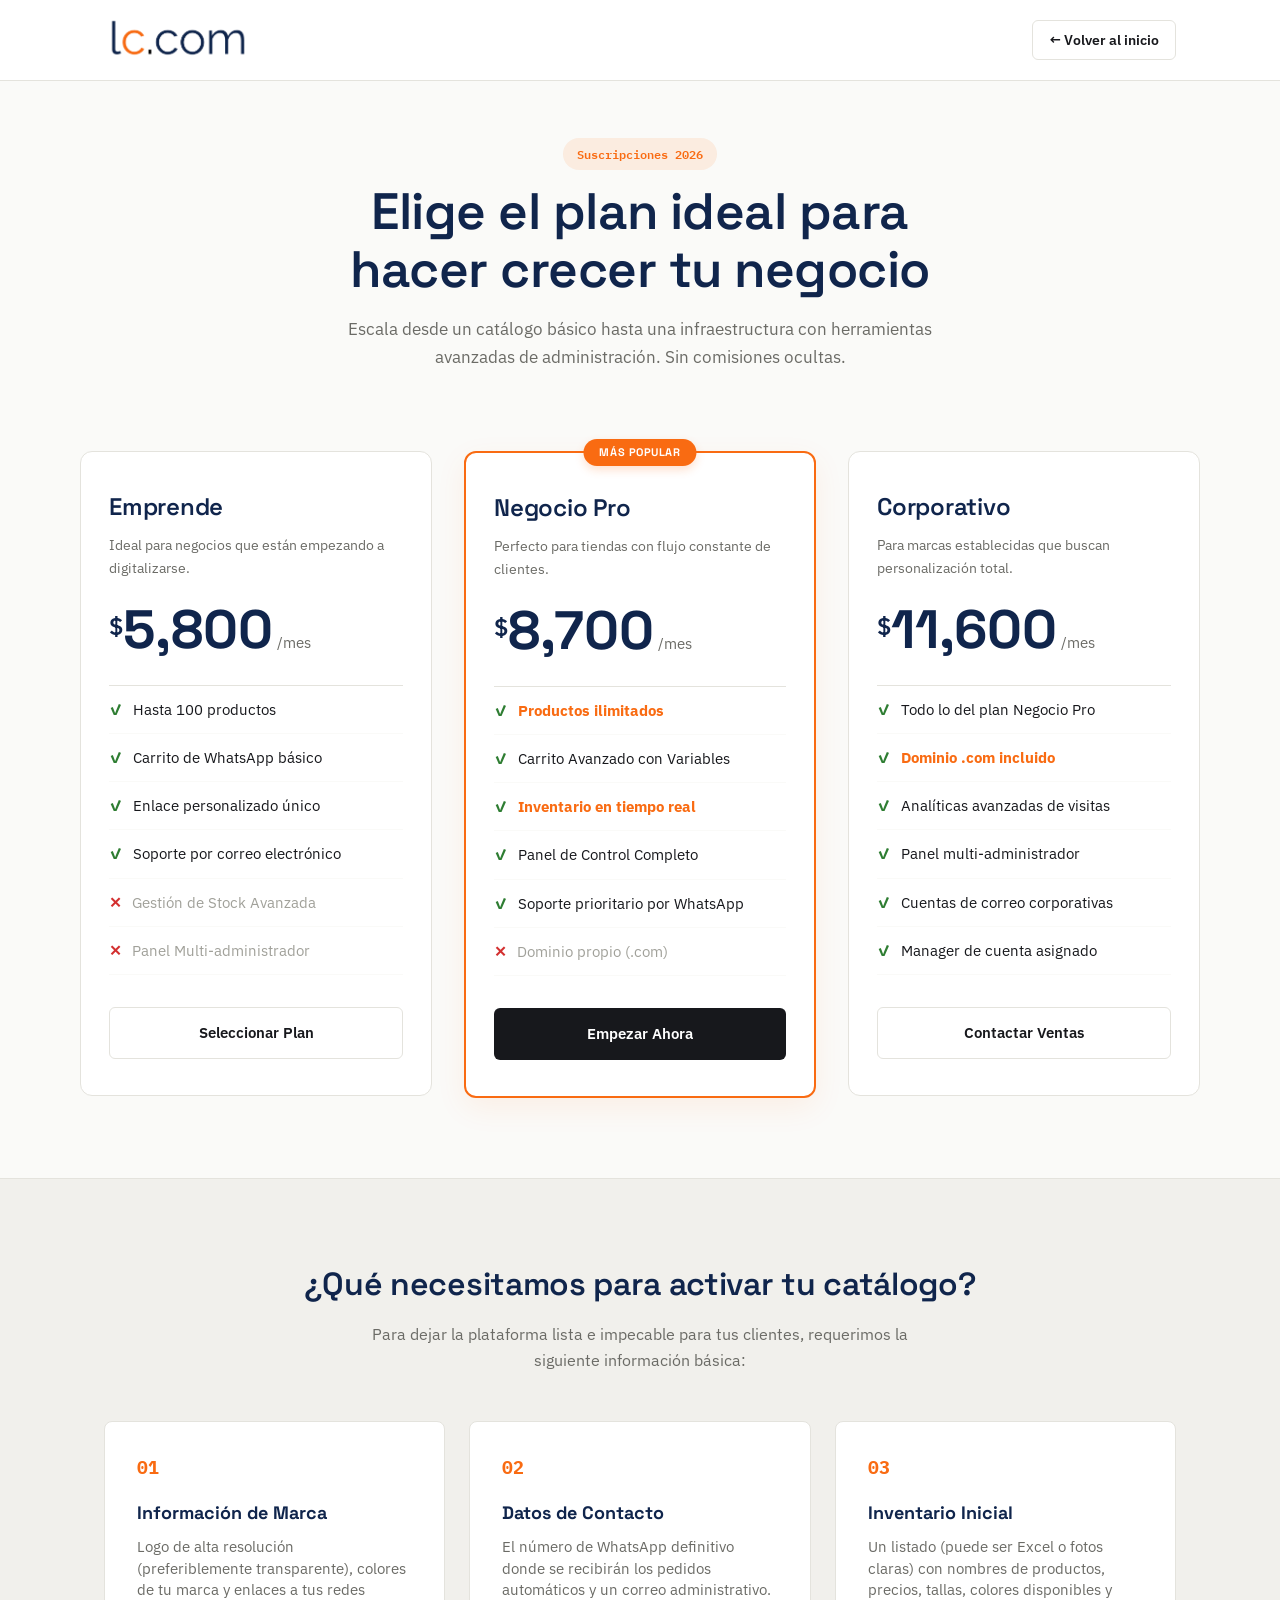
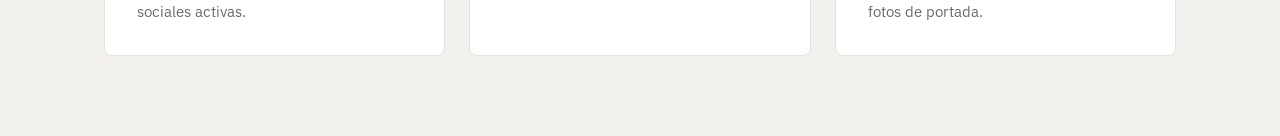
==== precios.html @ 69535121 "Agregar página de precios, demo2 y optimizar videos del carrusel" ====
<!DOCTYPE html>
<html lang="es">

<head>
    <meta charset="UTF-8">
    <meta name="viewport" content="width=device-width, initial-scale=1.0">
    <title>Planes y Suscripciones — Catálogo</title>

    <link rel="preconnect" href="https://fonts.googleapis.com">
    <link rel="preconnect" href="https://fonts.gstatic.com" crossorigin>
    <link href="https://fonts.googleapis.com/css2?family=Space+Grotesk:wght@400;500;600;700&family=IBM+Plex+Sans:wght@400;500;600&family=IBM+Plex+Mono:wght@500&display=swap" rel="stylesheet">

    <link rel="icon" type="image/png" href="img/logopg.jpeg">
    <link rel="stylesheet" href="style.css">
    <!-- Estilos específicos de esta página para no ensuciar tu style.css principal -->
    <link rel="stylesheet" href="precios.css">
</head>

<body class="pricing-page">

    <!-- ============ HEADER DE RETORNO ============ -->
    <header class="pricing-header">
        <div class="pricing-container header-flex">
            <a href="index.html" class="back-brand">
                <img src="img/logo3.png" alt="Logo" class="brand-logo-pricing">
            </a>
            <a href="index.html" class="btn btn-outline btn-sm">← Volver al inicio</a>
        </div>
    </header>

    <!-- ============ HERO PRECIOS ============ -->
    <section class="pricing-hero">
        <div class="pricing-container text-center">
            <span class="badge">Suscripciones 2026</span>
            <h1 class="hero-title-pricing">Elige el plan ideal para <br>hacer crecer tu negocio</h1>
            <p class="hero-subtitle-pricing">Escala desde un catálogo básico hasta una infraestructura con herramientas avanzadas de administración. Sin comisiones ocultas.</p>
        </div>
    </section>

    <!-- ============ TARJETAS DE PRECIOS ============ -->
    <section class="pricing-section">
        <div class="pricing-container grid-three-columns">

            <!-- PLAN EMPRENDE -->
            <div class="pricing-card">
                <div class="card-header">
                    <h3>Emprende</h3>
                    <p class="card-desc">Ideal para negocios que están empezando a digitalizarse.</p>
                    <div class="price-box">
                        <span class="currency">$</span>
                        <span class="price">5,800</span>
                        <span class="period">/mes</span>
                    </div>
                </div>
                <div class="card-body">
                    <ul class="features-list">
                        <li><span class="check">✓</span> Hasta 100 productos</li>
                        <li><span class="check">✓</span> Carrito de WhatsApp básico</li>
                        <li><span class="check">✓</span> Enlace personalizado único</li>
                        <li><span class="check">✓</span> Soporte por correo electrónico</li>
                        <li class="disabled"><span class="cross">✕</span> Gestión de Stock Avanzada</li>
                        <li class="disabled"><span class="cross">✕</span> Panel Multi-administrador</li>
                    </ul>
                </div>
                <div class="card-footer">
                    <a href="https://wa.me/18493873901?text=Hola,%20quiero%20el%20Plan%20Emprende" target="_blank" class="btn btn-outline full-width">Seleccionar Plan</a>
                </div>
            </div>

            <!-- PLAN PRO (ESTILO HOSTINGER: DESTACADO) -->
            <div class="pricing-card popular">
                <span class="ribbon">MÁS POPULAR</span>
                <div class="card-header">
                    <h3>Negocio Pro</h3>
                    <p class="card-desc">Perfecto para tiendas con flujo constante de clientes.</p>
                    <div class="price-box">
                        <span class="currency">$</span>
                        <span class="price">8,700</span>
                        <span class="period">/mes</span>
                    </div>
                </div>
                <div class="card-body">
                    <ul class="features-list">
                        <li><span class="check">✓</span> <strong>Productos ilimitados</strong></li>
                        <li><span class="check">✓</span> Carrito Avanzado con Variables</li>
                        <li><span class="check">✓</span> <strong>Inventario en tiempo real</strong></li>
                        <li><span class="check">✓</span> Panel de Control Completo</li>
                        <li><span class="check">✓</span> Soporte prioritario por WhatsApp</li>
                        <li class="disabled"><span class="cross">✕</span> Dominio propio (.com)</li>
                    </ul>
                </div>
                <div class="card-footer">
                    <a href="https://wa.me/18493873901?text=Hola,%20quiero%20el%20Plan%20Negocio%20Pro" target="_blank" class="btn btn-primary full-width">Empezar Ahora</a>
                </div>
            </div>



            <!-- PLAN CORPORATIVO -->
            <div class="pricing-card">
                <div class="card-header">
                    <h3>Corporativo</h3>
                    <p class="card-desc">Para marcas establecidas que buscan personalización total.</p>
                    <div class="price-box">
                        <span class="currency">$</span>
                        <span class="price">11,600</span>
                        <span class="period">/mes</span>
                    </div>
                </div>
                <div class="card-body">
                    <ul class="features-list">
                        <li><span class="check">✓</span> Todo lo del plan Negocio Pro</li>
                        <li><span class="check">✓</span> <strong>Dominio .com incluido</strong></li>
                        <li><span class="check">✓</span> Analíticas avanzadas de visitas</li>
                        <li><span class="check">✓</span> Panel multi-administrador</li>
                        <li><span class="check">✓</span> Cuentas de correo corporativas</li>
                        <li><span class="check">✓</span> Manager de cuenta asignado</li>
                    </ul>
                </div>
                <div class="card-footer">
                    <a href="https://wa.me/18493873901?text=Hola,%20quiero%20el%20Plan%20Corporativo" target="_blank" class="btn btn-outline full-width">Contactar Ventas</a>
                </div>
            </div>

        </div>
    </section>

    <!-- ============ DATOS NECESARIOS (REQUISITOS) ============ -->
    <section class="requirements-section">
        <div class="pricing-container">
            <div class="text-center section-header">
                <h2>¿Qué necesitamos para activar tu catálogo?</h2>
                <p>Para dejar la plataforma lista e impecable para tus clientes, requerimos la siguiente información básica:</p>
            </div>

            <div class="requirements-grid">
                <div class="req-card">
                    <div class="req-num">01</div>
                    <h4>Información de Marca</h4>
                    <p>Logo de alta resolución (preferiblemente transparente), colores de tu marca y enlaces a tus redes sociales activas.</p>
                </div>
                <div class="req-card">
                    <div class="req-num">02</div>
                    <h4>Datos de Contacto</h4>
                    <p>El número de WhatsApp definitivo donde se recibirán los pedidos automáticos y un correo administrativo.</p>
                </div>
                <div class="req-card">
                    <div class="req-num">03</div>
                    <h4>Inventario Inicial</h4>
                    <p>Un listado (puede ser Excel o fotos claras) con nombres de productos, precios, tallas, colores disponibles y fotos de portada.</p>
                </div>
            </div>
        </div>
    </section>

</body>

</html>
---- style.css ----
/* ==========================================================================
   TOKENS
   ========================================================================== */

:root {
    --bg: #FAFAF8;
    --bg-alt: #F1F0EC;
    --ink: #17181C;
    --muted: #6B6B66;
    --line: #E4E3DD;
    --accent: #10254c;
    /* azul del hero — marca, estructura */
    --accent-2: #f96b12;
    /* naranja del hero — estado activo / "estás aquí" */
    --white: #FFFFFF;
    --font-display: 'Space Grotesk', sans-serif;
    --font-body: 'IBM Plex Sans', sans-serif;
    --font-mono: 'IBM Plex Mono', monospace;
    --container: 1120px;
    --radius: 6px;
}

* {
    box-sizing: border-box;
}

html {
    scroll-behavior: smooth;
    scroll-padding-top: 84px;
}

body {
    margin: 0;
    background: var(--bg);
    color: var(--ink);
    font-family: var(--font-body);
    font-size: 16px;
    line-height: 1.6;
    -webkit-font-smoothing: antialiased;
}

img,
video {
    max-width: 100%;
    display: block;
}

h1,
h2,
h3 {
    font-family: var(--font-display);
    font-weight: 600;
    margin: 0;
    letter-spacing: -0.01em;
}

a {
    color: inherit;
    text-decoration: none;
}

@media (prefers-reduced-motion: reduce) {
    * {
        animation-duration: 0.001ms !important;
        transition-duration: 0.001ms !important;
        scroll-behavior: auto !important;
    }
}


/* ==========================================================================
   UTILIDADES
   ========================================================================== */

.section-inner,
.header-inner,
.footer-inner {
    max-width: var(--container);
    margin: 0 auto;
    padding: 0 24px;
}

.tag {
    font-family: var(--font-mono);
    font-size: 12.5px;
    letter-spacing: 0.06em;
    color: var(--accent-2);
    margin: 0 0 14px;
}

.btn {
    display: inline-flex;
    align-items: center;
    gap: 8px;
    padding: 13px 26px;
    border-radius: var(--radius);
    font-family: var(--font-body);
    font-weight: 600;
    font-size: 15px;
    border: 1px solid transparent;
    cursor: pointer;
    transition: transform .15s ease, background .15s ease, border-color .15s ease;
}

.btn:hover {
    transform: translateY(-1px);
}

.btn:focus-visible {
    outline: 2px solid var(--accent);
    outline-offset: 2px;
}

.btn-primary {
    background: var(--ink);
    color: var(--white);
}

.btn-primary:hover {
    background: var(--accent);
}

.btn-outline {
    background: transparent;
    color: var(--ink);
    border-color: var(--line);
}

.btn-outline:hover {
    border-color: var(--ink);
}

.btn-lg {
    padding: 15px 32px;
    font-size: 16px;
    margin-top: 28px;
}

.btn-icon {
    width: 18px;
    height: 18px;
    display: inline-flex;
}

.btn-icon svg {
    width: 100%;
    height: 100%;
}


/* ==========================================================================
   HEADER
   ========================================================================== */

.site-header {
    position: sticky;
    top: 0;
    z-index: 100;
    background: rgba(250, 250, 248, 0.9);
    backdrop-filter: blur(8px);
    border-bottom: 1px solid var(--accent);
}

.header-inner {
    display: flex;
    align-items: center;
    justify-content: space-between;
    height: 72px;
}

.brand-logo {
    height: 72px;
    width: 190px;
    align-self: flex-start;
}

.nav-desktop {
    display: none;
    gap: 32px;
}

.nav-desktop a {
    font-size: 14.5px;
    font-weight: 500;
    color: var(--accent);
    position: relative;
    padding: 4px 0;
    transition: color .15s ease;
}

.nav-desktop a:hover {
    color: var(--accent-2);
}

.nav-desktop a::after {
    content: "";
    position: absolute;
    left: 0;
    bottom: -2px;
    width: 0;
    height: 1px;
    background: var(--accent-2);
    transition: width .2s ease;
}

.nav-desktop a:hover::after {
    width: 100%;
}

.header-actions {
    display: flex;
    align-items: center;
    gap: 16px;
}


/* Selector cliente/admin */

.mode-switch {
    display: none;
    border: 1px solid var(--accent);
    border-radius: 999px;
    padding: 3px;
    gap: 2px;
}

.mode-btn {
    border: none;
    background: transparent;
    font-family: var(--font-mono);
    font-size: 11.5px;
    letter-spacing: 0.03em;
    padding: 6px 14px;
    border-radius: 999px;
    color: var(--accent);
    cursor: pointer;
}

.mode-btn.is-active {
    background: var(--accent-2);
    color: var(--white);
}

.mode-switch--mobile {
    display: flex;
    margin-top: 20px;
    width: fit-content;
}


/* Botón hamburguesa */

.menu-toggle {
    display: flex;
    flex-direction: column;
    justify-content: center;
    gap: 5px;
    width: 32px;
    height: 32px;
    background: none;
    border: none;
    cursor: pointer;
    padding: 0;
}

.menu-toggle span {
    display: block;
    height: 1.5px;
    background: var(--accent);
    transition: transform .25s ease, opacity .25s ease;
}

.menu-toggle[aria-expanded="true"] span:nth-child(1) {
    transform: translateY(6.5px) rotate(45deg);
}

.menu-toggle[aria-expanded="true"] span:nth-child(2) {
    opacity: 0;
}

.menu-toggle[aria-expanded="true"] span:nth-child(3) {
    transform: translateY(-6.5px) rotate(-45deg);
}


/* Menú móvil */

.nav-mobile {
    max-height: 0;
    overflow: hidden;
    display: flex;
    flex-direction: column;
    padding: 0 24px;
    border-top: 1px solid transparent;
    transition: max-height .3s ease, padding .3s ease;
}

.nav-mobile.is-open {
    max-height: 420px;
    padding: 20px 24px 28px;
    border-top-color: var(--accent);
}

.nav-mobile a {
    padding: 12px 0;
    font-size: 16px;
    font-weight: 500;
    color: var(--accent);
    border-bottom: 1px solid var(--line);
    transition: color .15s ease;
}

.nav-mobile a:hover,
.nav-mobile a:active {
    color: var(--accent-2);
}

@media (min-width: 900px) {
    .nav-desktop {
        display: flex;
    }
    .mode-switch {
        display: flex;
    }
    .menu-toggle {
        display: none;
    }
    .nav-mobile {
        display: none;
    }
}


/* ==========================================================================
   HERO
   ========================================================================== */

.hero {
    position: relative;
    padding: 96px 24px 80px;
    overflow: hidden;
}

.hero-inner {
    max-width: 640px;
    margin: 0 auto;
    text-align: center;
    position: relative;
    z-index: 2;
}

.eyebrow {
    display: inline-flex;
    align-items: center;
    gap: 8px;
    font-size: 12.5px;
    letter-spacing: 0.05em;
    color: var(--muted);
    margin: 0 0 24px;
}

.eyebrow-dot {
    width: 6px;
    height: 6px;
    border-radius: 50%;
    background: var(--accent-2);
}

.hero-title {
    font-size: clamp(2.4rem, 6vw, 3.6rem);
    line-height: 1.08;
    margin-bottom: 20px;
    color: var(--accent);
}

.hero-subtitle {
    color: var(--accent);
}

strong {
    color: var(--accent-2);
}

.btni {
    font-size: 17px;
    background-color: var(--accent-2);
}

.hero-grid {
    position: absolute;
    inset: 0;
    display: grid;
    grid-template-columns: repeat(6, 1fr);
    opacity: 0.5;
    z-index: 1;
    pointer-events: none;
}

.hero-cell {
    border-right: 1px solid var(--line);
}

.hero-cell:last-child {
    border-right: none;
}

@media (min-width: 700px) {
    .hero {
        padding: 140px 24px 110px;
    }
}


/* ==========================================================================
   SECCIONES
   ========================================================================== */

.section {
    padding: 88px 0;
    border-bottom: 1px solid var(--line);
}

.section--alt {
    background: var(--bg-alt);
}

.section-title {
    font-size: clamp(1.7rem, 3.4vw, 2.3rem);
    line-height: 1.2;
    max-width: 720px;
    margin-bottom: 16px;
}

.section-text {
    color: var(--muted);
    max-width: 560px;
    font-size: 16px;
    margin-bottom: 44px;
}


/* ==========================================================================
   CARRUSEL
   ========================================================================== */

.carousel {
    position: relative;
}

.carousel-viewport {
    overflow: hidden;
    border-radius: var(--radius);
    border: 1px solid var(--line);
    position: relative;
    clip-path: polygon(0 0, calc(100% - 22px) 0, 100% 22px, 100% 100%, 0 100%);
}

.carousel-track {
    display: flex;
    transition: transform .4s ease;
}

.carousel-slide {
    flex: 0 0 100%;
    background: var(--white);
}

.carousel-slide img {
    width: 100%;
    height: auto;
    aspect-ratio: 16/10;
    object-fit: cover;
}

.carousel-slide.testimonial {
    padding: 56px 48px;
    min-height: 220px;
    display: flex;
    flex-direction: column;
    justify-content: center;
}

.testimonial-quote {
    font-family: var(--font-display);
    font-size: clamp(1.15rem, 2.4vw, 1.5rem);
    font-weight: 500;
    margin: 0 0 20px;
}

.testimonial-name {
    font-family: var(--font-mono);
    font-size: 13px;
    color: var(--muted);
    margin: 0;
}

.carousel-arrow {
    position: absolute;
    top: 50%;
    transform: translateY(-50%);
    width: 40px;
    height: 40px;
    border-radius: 50%;
    border: 1px solid var(--line);
    background: var(--bg);
    color: var(--ink);
    font-size: 20px;
    line-height: 1;
    cursor: pointer;
    display: flex;
    align-items: center;
    justify-content: center;
    transition: background .15s ease, border-color .15s ease;
}

.carousel-arrow:hover {
    background: var(--accent);
    color: var(--white);
    border-color: var(--accent);
}

.carousel-arrow--prev {
    left: -20px;
}

.carousel-arrow--next {
    right: -20px;
}

.carousel-dots {
    display: flex;
    justify-content: center;
    gap: 8px;
    margin-top: 24px;
}

.carousel-dot {
    width: 7px;
    height: 7px;
    border-radius: 50%;
    border: none;
    background: var(--line);
    cursor: pointer;
    padding: 0;
    transition: background .15s ease, transform .15s ease;
}

.carousel-dot.is-active {
    background: var(--accent-2);
    transform: scale(1.25);
}

@media (max-width: 640px) {
    .carousel-arrow {
        width: 34px;
        height: 34px;
    }
    .carousel-arrow--prev {
        left: 6px;
    }
    .carousel-arrow--next {
        right: 6px;
    }
    .carousel-slide.testimonial {
        padding: 40px 28px;
    }
}


/* ==========================================================================
   DEMO
   ========================================================================== */

.demo-media {
    border-radius: var(--radius);
    overflow: hidden;
    border: 1px solid var(--line);
    margin-bottom: 8px;
    background: var(--ink);
}

.demo-media video {
    width: 100%;
}


/* ==========================================================================
   INFORMACIÓN
   ========================================================================== */

.info-grid {
    display: grid;
    grid-template-columns: 1fr;
    gap: 1px;
    background: var(--line);
    border: 1px solid var(--line);
}

.info-card {
    background: var(--bg);
    padding: 32px;
}

.info-card-code {
    font-family: var(--font-mono);
    font-size: 12px;
    color: var(--accent);
    margin: 0 0 12px;
}

.info-card h3 {
    font-size: 18px;
    margin-bottom: 8px;
}

.info-card p {
    color: var(--muted);
    font-size: 14.5px;
    margin: 0;
}

@media (min-width: 700px) {
    .info-grid {
        grid-template-columns: repeat(2, 1fr);
    }
}


/* ==========================================================================
   CONTACTO
   ========================================================================== */

.contact-buttons {
    display: flex;
    flex-wrap: wrap;
    gap: 14px;
}


/* ==========================================================================
   FOOTER
   ========================================================================== */

.site-footer {
    padding: 40px 0;
}

.footer-inner {
    display: flex;
    align-items: center;
    justify-content: space-between;
    flex-wrap: wrap;
    gap: 16px;
}

.footer-logo {
    height: 200px;
    width: 500px;
    align-self: flex-start;
}

.btn2 {
    background-color: #007bff;
}

.section-title {
    color: #10254c;
}


/* Asegura que la pista del carrusel use flexbox para poner los slides en fila */

.carousel-track {
    display: flex;
    transition: transform 0.3s ease-in-out;
    /* Suaviza el movimiento */
}


/* Cada slide debe ocupar el 100% del ancho del contenedor visible y no achicarse */

.carousel-slide {
    min-width: 100%;
    flex-shrink: 0;
    display: flex;
    flex-direction: column;
    align-items: center;
    gap: 1.5rem;
    /* Espaciado entre el video y el botón */
}


/* ==========================================================================
   DEMO - CORRECCIÓN DE VIDEO RESPONSIVO (PC Y MÓVIL)
   ========================================================================== */

.demo-media {
    border-radius: var(--radius);
    overflow: hidden;
    border: 1px solid var(--line);
    margin-bottom: 8px;
    background: #000000;
    /* Asegura un fondo neutro en la carga */
    width: 100%;
    max-width: 800px;
    /* Evita que el video sea gigante en PC */
    margin-left: auto;
    /* Centra el contenedor del video */
    margin-right: auto;
    box-shadow: 0 10px 30px rgba(0, 0, 0, 0.05);
}

.demo-media video {
    width: 100%;
    height: auto;
    max-height: 700px;
    /* Altura máxima perfecta para pantallas de laptop/escritorio */
    object-fit: cover;
    /* ¡CLAVE! Elimina las franjas negras recortando sutilmente los bordes */
    display: block;
}


/* Ajuste específico para el carrusel de demos */

.carousel-slide {
    min-width: 100%;
    flex-shrink: 0;
    display: flex;
    flex-direction: column;
    align-items: center;
    /* Centra el contenido en el slide */
    gap: 1rem;
}


/* Opcional: reducir margen de los botones debajo del video para mejor armonía */

.slide-footer .btn {
    margin-top: 10px !important;
}


/* Estilo opcional para centrar el botón debajo del video */

.slide-footer {
    text-align: center;
    width: 100%;
}

.lg {
    border-radius: 50%;
    width: 200px;
    height: 200px;
    object-fit: cover;
    margin-bottom: 20px;
    align-self: center;
    justify-self: center;
}


/* ==========================================================================
   REVEAL AL HACER SCROLL
   ========================================================================== */

.reveal {
    opacity: 0;
    transform: translateY(16px);
    transition: opacity .6s ease, transform .6s ease;
}

.reveal.is-visible {
    opacity: 1;
    transform: translateY(0);
}
---- precios.css ----
/* ==========================================================================
   ESTILOS EXCLUSIVOS - PLANES Y SUSCRIPCIONES (ESTILO HOSTINGER)
   ========================================================================== */

.pricing-page {
    background-color: #FAFAF8;
}

.pricing-container {
    max-width: 1120px;
    margin: 0 auto;
    padding: 0 24px;
}

.text-center {
    text-align: center;
}

.full-width {
    width: 100%;
    justify-content: center;
}


/* Header de la sección */

.pricing-header {
    background: #ffffff;
    border-bottom: 1px solid #E4E3DD;
    padding: 15px 0;
}

.header-flex {
    display: flex;
    justify-content: space-between;
    align-items: center;
}

.brand-logo-pricing {
    height: 50px;
    width: auto;
    object-fit: contain;
}

.btn-sm {
    padding: 8px 16px;
    font-size: 14px;
}


/* Hero */

.pricing-hero {
    padding: 60px 0 40px;
}

.badge {
    background: rgba(249, 107, 18, 0.1);
    color: #f96b12;
    padding: 6px 14px;
    border-radius: 999px;
    font-family: 'IBM Plex Mono', monospace;
    font-size: 12px;
    font-weight: 600;
}

.hero-title-pricing {
    font-family: 'Space Grotesk', sans-serif;
    color: #10254c;
    font-size: clamp(2.2rem, 5vw, 3.2rem);
    margin: 16px 0;
    line-height: 1.15;
}

.hero-subtitle-pricing {
    max-width: 650px;
    margin: 0 auto;
    color: #6B6B66;
    font-size: 17px;
}


/* Grid de tres columnas */

.grid-three-columns {
    display: grid;
    grid-template-columns: repeat(auto-fit, minmax(300px, 1fr));
    gap: 32px;
    padding: 40px 0 80px;
    align-items: start;
}


/* Tarjetas de Precios */

.pricing-card {
    background: #ffffff;
    border: 1px solid #E4E3DD;
    border-radius: 12px;
    padding: 36px 28px;
    position: relative;
    transition: all 0.3s ease;
}

.pricing-card:hover {
    transform: translateY(-4px);
    box-shadow: 0 20px 40px rgba(16, 37, 76, 0.05);
}


/* Plan Destacado (Estilo Hostinger) */

.pricing-card.popular {
    border: 2px solid #f96b12;
    box-shadow: 0 10px 30px rgba(249, 107, 18, 0.08);
}

.ribbon {
    position: absolute;
    top: -14px;
    left: 50%;
    transform: translateX(-50%);
    background: #f96b12;
    color: #ffffff;
    font-family: 'Space Grotesk', sans-serif;
    font-size: 11px;
    font-weight: 700;
    letter-spacing: 0.05em;
    padding: 5px 16px;
    border-radius: 999px;
    box-shadow: 0 4px 10px rgba(249, 107, 18, 0.2);
}

.card-header h3 {
    font-size: 24px;
    color: #10254c;
    margin-bottom: 8px;
}

.card-desc {
    color: #6B6B66;
    font-size: 14px;
    min-height: 42px;
    margin: 0 0 24px 0;
}


/* Caja de Precios */

.price-box {
    display: flex;
    align-items: baseline;
    margin-bottom: 28px;
}

.currency {
    font-size: 24px;
    font-weight: 600;
    color: #10254c;
    align-self: flex-start;
    margin-top: 4px;
}

.price {
    font-family: 'Space Grotesk', sans-serif;
    font-size: 54px;
    font-weight: 700;
    color: #10254c;
    line-height: 1;
}

.period {
    color: #6B6B66;
    font-size: 15px;
    margin-left: 4px;
}


/* Listas de características */

.features-list {
    list-style: none;
    padding: 0;
    margin: 0 0 32px 0;
    border-top: 1px solid #E4E3DD;
}

.features-list li {
    padding: 12px 0;
    border-bottom: 1px solid #FAFAF8;
    font-size: 14.5px;
    display: flex;
    align-items: center;
    gap: 10px;
    color: #17181C;
}

.features-list li.disabled {
    color: #A1A19A;
}

.check {
    color: #2e7d32;
    font-weight: bold;
}

.cross {
    color: #d32f2f;
    font-weight: bold;
}


/* Requisitos */

.requirements-section {
    background-color: #F1F0EC;
    padding: 80px 0;
    border-top: 1px solid #E4E3DD;
}

.section-header h2 {
    font-size: 32px;
    color: #10254c;
    margin-bottom: 12px;
}

.section-header p {
    color: #6B6B66;
    max-width: 600px;
    margin: 0 auto 48px;
}

.requirements-grid {
    display: grid;
    grid-template-columns: repeat(auto-fit, minmax(280px, 1fr));
    gap: 24px;
}

.req-card {
    background: #ffffff;
    padding: 32px;
    border-radius: 8px;
    border: 1px solid #E4E3DD;
}

.req-num {
    font-family: 'IBM Plex Mono', monospace;
    color: #f96b12;
    font-size: 18px;
    font-weight: bold;
    margin-bottom: 16px;
}

.req-card h4 {
    font-family: 'Space Grotesk', sans-serif;
    font-size: 18px;
    margin: 0 0 8px 0;
    color: #10254c;
}

.req-card p {
    font-size: 14.5px;
    color: #6B6B66;
    margin: 0;
    line-height: 1.5;
}
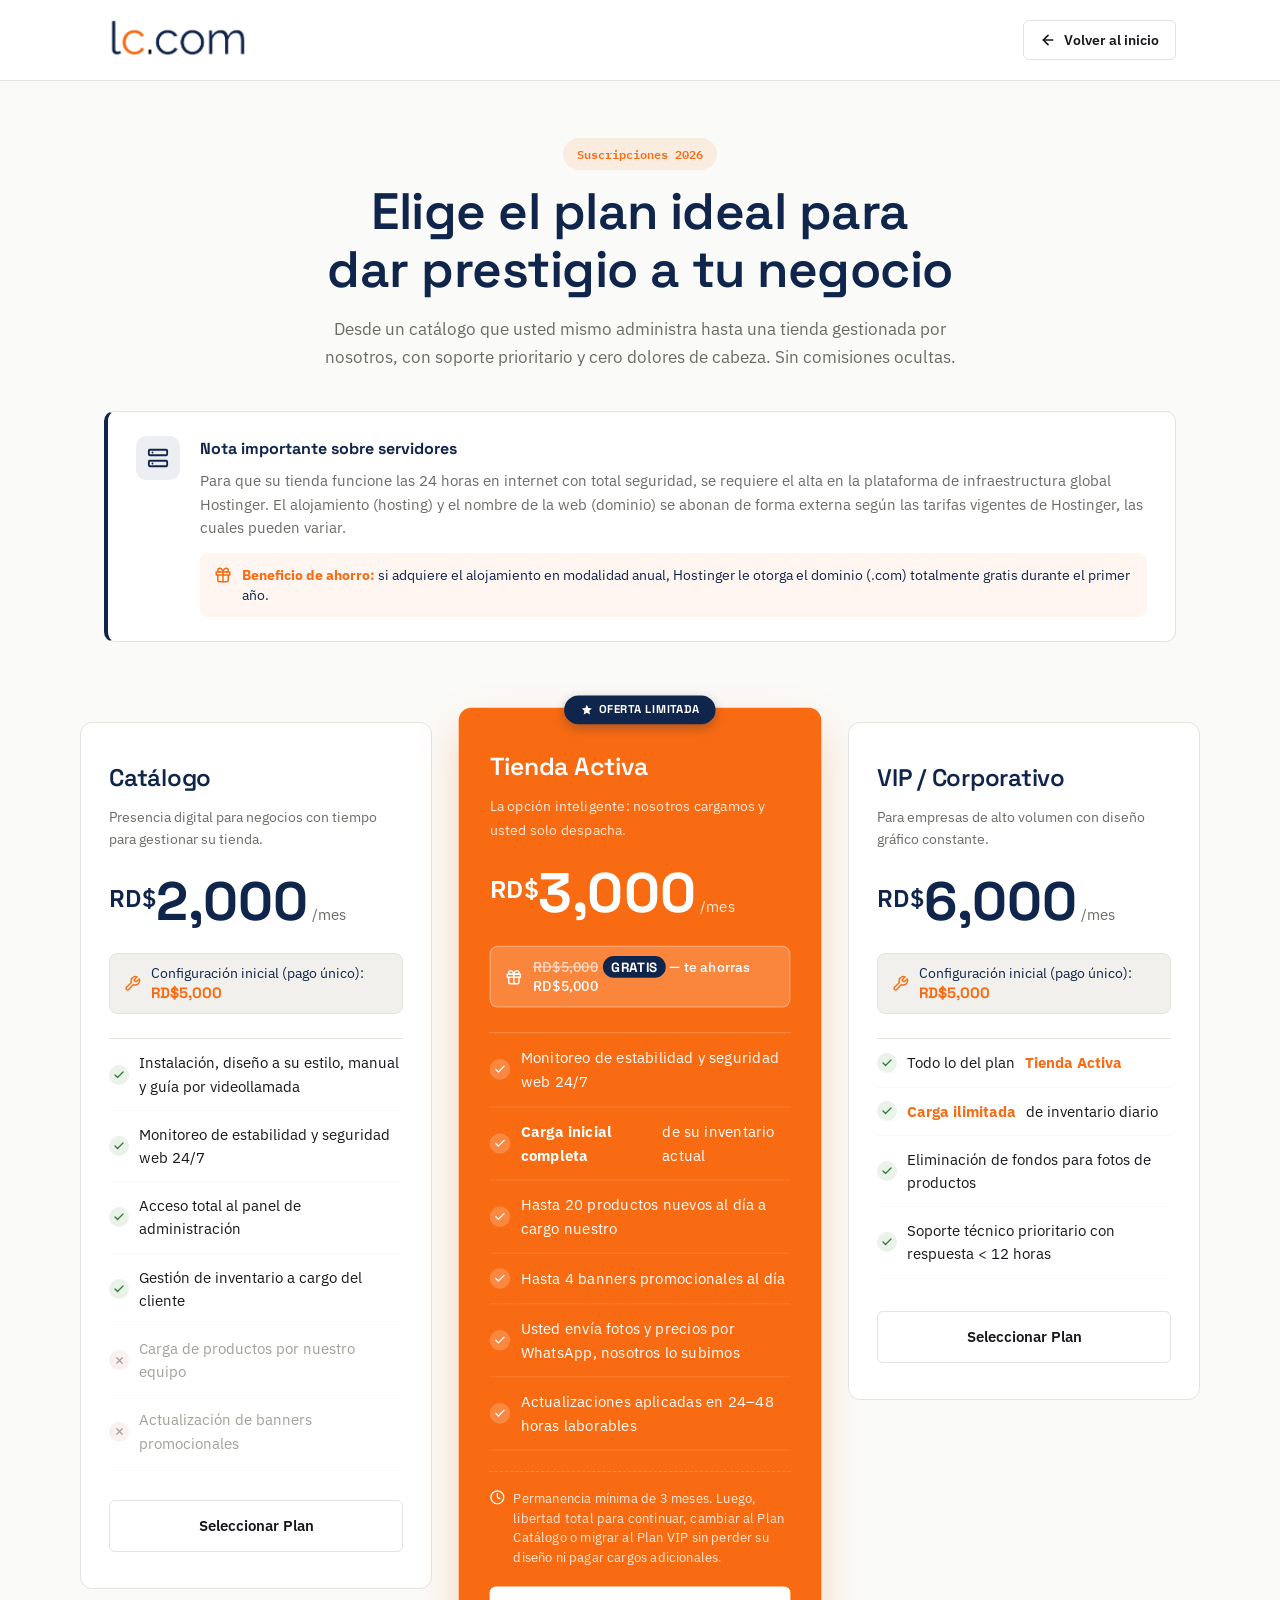
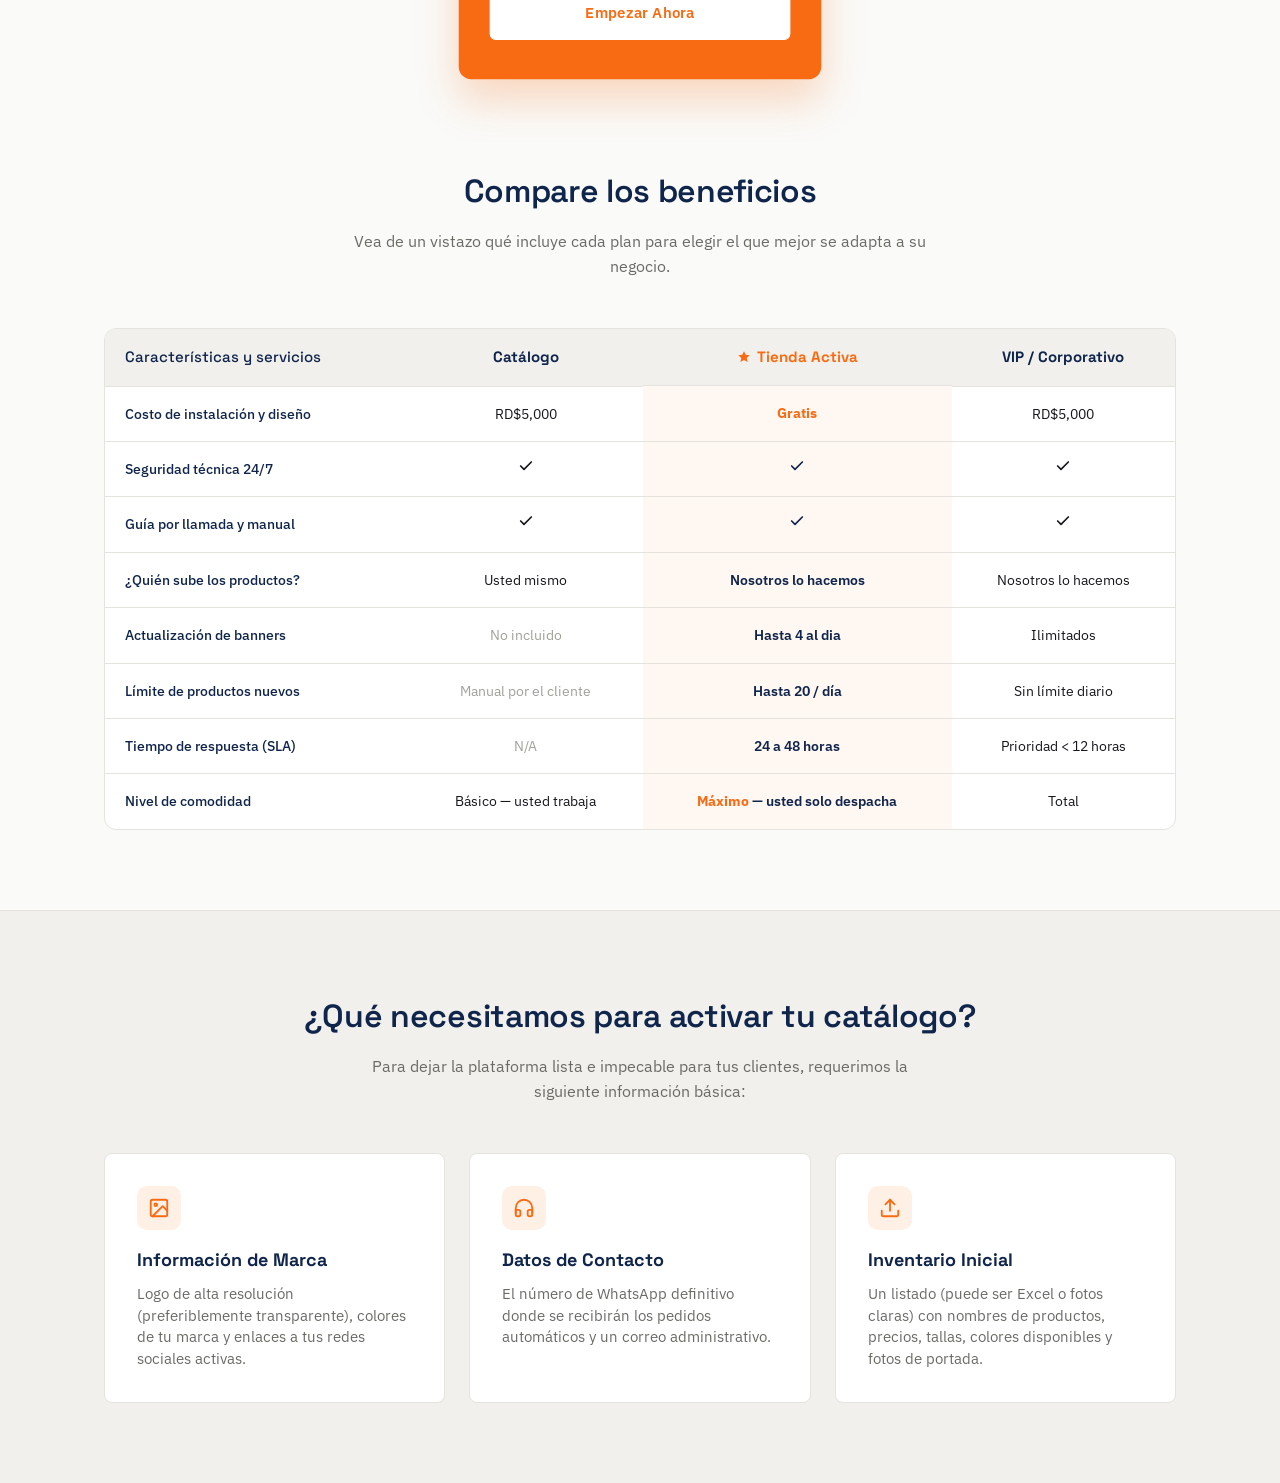
==== commit 9e1e0dbd: "Actualización del sitio web" ====
--- a/precios.html
+++ b/precios.html
@@ -24,7 +24,10 @@
             <a href="index.html" class="back-brand">
                 <img src="img/logo3.png" alt="Logo" class="brand-logo-pricing">
             </a>
-            <a href="index.html" class="btn btn-outline btn-sm">← Volver al inicio</a>
+            <a href="index.html" class="btn btn-outline btn-sm">
+                <svg class="icon" width="16" height="16" viewBox="0 0 24 24" fill="none" stroke="currentColor" stroke-width="2.5" stroke-linecap="round" stroke-linejoin="round"><line x1="19" y1="12" x2="5" y2="12"/><polyline points="12 19 5 12 12 5"/></svg>
+                <span>Volver al inicio</span>
+            </a>
         </div>
     </header>
 
@@ -32,8 +35,28 @@
     <section class="pricing-hero">
         <div class="pricing-container text-center">
             <span class="badge">Suscripciones 2026</span>
-            <h1 class="hero-title-pricing">Elige el plan ideal para <br>hacer crecer tu negocio</h1>
-            <p class="hero-subtitle-pricing">Escala desde un catálogo básico hasta una infraestructura con herramientas avanzadas de administración. Sin comisiones ocultas.</p>
+            <h1 class="hero-title-pricing">Elige el plan ideal para <br>dar prestigio a tu negocio</h1>
+            <p class="hero-subtitle-pricing">Desde un catálogo que usted mismo administra hasta una tienda gestionada por nosotros, con soporte prioritario y cero dolores de cabeza. Sin comisiones ocultas.</p>
+        </div>
+    </section>
+
+    <!-- ============ NOTA DE INFRAESTRUCTURA (TRANSVERSAL) ============ -->
+    <section class="infra-note-section">
+        <div class="pricing-container">
+            <div class="infra-note">
+                <div class="infra-note-icon">
+                    <svg viewBox="0 0 24 24" fill="none" stroke="currentColor" stroke-width="2" stroke-linecap="round" stroke-linejoin="round"><rect x="2" y="3" width="20" height="6" rx="1"/><rect x="2" y="15" width="20" height="6" rx="1"/><line x1="6" y1="6" x2="6.01" y2="6"/><line x1="6" y1="18" x2="6.01" y2="18"/></svg>
+                </div>
+                <div class="infra-note-content">
+                    <h4>Nota importante sobre servidores</h4>
+                    <p>Para que su tienda funcione las 24 horas en internet con total seguridad, se requiere el alta en la plataforma de infraestructura global Hostinger. El alojamiento (hosting) y el nombre de la web (dominio) se abonan de forma externa
+                        según las tarifas vigentes de Hostinger, las cuales pueden variar.</p>
+                    <div class="infra-note-tip">
+                        <svg viewBox="0 0 24 24" fill="none" stroke="currentColor" stroke-width="2" stroke-linecap="round" stroke-linejoin="round"><rect x="3" y="8" width="18" height="4"/><path d="M12 8v13"/><path d="M19 12v7a2 2 0 0 1-2 2H7a2 2 0 0 1-2-2v-7"/><path d="M7.5 8a2.5 2.5 0 0 1 0-5C11 3 12 8 12 8s1-5 4.5-5a2.5 2.5 0 0 1 0 5"/></svg>
+                        <span><strong>Beneficio de ahorro:</strong> si adquiere el alojamiento en modalidad anual, Hostinger le otorga el dominio (.com) totalmente gratis durante el primer año.</span>
+                    </div>
+                </div>
+            </div>
         </div>
     </section>
 
@@ -41,87 +64,188 @@
     <section class="pricing-section">
         <div class="pricing-container grid-three-columns">
 
-            <!-- PLAN EMPRENDE -->
+            <!-- PLAN CATÁLOGO -->
             <div class="pricing-card">
                 <div class="card-header">
-                    <h3>Emprende</h3>
-                    <p class="card-desc">Ideal para negocios que están empezando a digitalizarse.</p>
+                    <h3>Catálogo</h3>
+                    <p class="card-desc">Presencia digital para negocios con tiempo para gestionar su tienda.</p>
                     <div class="price-box">
-                        <span class="currency">$</span>
-                        <span class="price">5,800</span>
+                        <span class="currency">RD$</span>
+                        <span class="price">2,000</span>
                         <span class="period">/mes</span>
+                    </div>
+                    <div class="setup-price">
+                        <svg class="icon" viewBox="0 0 24 24" fill="none" stroke="currentColor" stroke-width="2" stroke-linecap="round" stroke-linejoin="round"><path d="M14.7 6.3a1 1 0 0 0 0 1.4l1.6 1.6a1 1 0 0 0 1.4 0l3.77-3.77a6 6 0 0 1-7.94 7.94l-6.91 6.91a2.12 2.12 0 0 1-3-3l6.91-6.91a6 6 0 0 1 7.94-7.94l-3.76 3.76z"/></svg>
+                        <span>Configuración inicial (pago único): <strong>RD$5,000</strong></span>
                     </div>
                 </div>
                 <div class="card-body">
                     <ul class="features-list">
-                        <li><span class="check">✓</span> Hasta 100 productos</li>
-                        <li><span class="check">✓</span> Carrito de WhatsApp básico</li>
-                        <li><span class="check">✓</span> Enlace personalizado único</li>
-                        <li><span class="check">✓</span> Soporte por correo electrónico</li>
-                        <li class="disabled"><span class="cross">✕</span> Gestión de Stock Avanzada</li>
-                        <li class="disabled"><span class="cross">✕</span> Panel Multi-administrador</li>
+                        <li><span class="icon check"><svg viewBox="0 0 24 24" fill="none" stroke="currentColor" stroke-width="2.5" stroke-linecap="round" stroke-linejoin="round"><polyline points="20 6 9 17 4 12"/></svg></span> Instalación, diseño a su estilo,
+                            manual y guía por videollamada</li>
+                        <li><span class="icon check"><svg viewBox="0 0 24 24" fill="none" stroke="currentColor" stroke-width="2.5" stroke-linecap="round" stroke-linejoin="round"><polyline points="20 6 9 17 4 12"/></svg></span> Monitoreo de estabilidad y seguridad
+                            web 24/7</li>
+                        <li><span class="icon check"><svg viewBox="0 0 24 24" fill="none" stroke="currentColor" stroke-width="2.5" stroke-linecap="round" stroke-linejoin="round"><polyline points="20 6 9 17 4 12"/></svg></span> Acceso total al panel de administración</li>
+                        <li><span class="icon check"><svg viewBox="0 0 24 24" fill="none" stroke="currentColor" stroke-width="2.5" stroke-linecap="round" stroke-linejoin="round"><polyline points="20 6 9 17 4 12"/></svg></span> Gestión de inventario a cargo
+                            del cliente</li>
+                        <li class="disabled"><span class="icon cross"><svg viewBox="0 0 24 24" fill="none" stroke="currentColor" stroke-width="2.5" stroke-linecap="round" stroke-linejoin="round"><line x1="18" y1="6" x2="6" y2="18"/><line x1="6" y1="6" x2="18" y2="18"/></svg></span>                            Carga de productos por nuestro equipo</li>
+                        <li class="disabled"><span class="icon cross"><svg viewBox="0 0 24 24" fill="none" stroke="currentColor" stroke-width="2.5" stroke-linecap="round" stroke-linejoin="round"><line x1="18" y1="6" x2="6" y2="18"/><line x1="6" y1="6" x2="18" y2="18"/></svg></span>                            Actualización de banners promocionales</li>
                     </ul>
                 </div>
                 <div class="card-footer">
-                    <a href="https://wa.me/18493873901?text=Hola,%20quiero%20el%20Plan%20Emprende" target="_blank" class="btn btn-outline full-width">Seleccionar Plan</a>
-                </div>
-            </div>
-
-            <!-- PLAN PRO (ESTILO HOSTINGER: DESTACADO) -->
+                    <a href="https://wa.me/18493873901?text=Hola,%20quiero%20el%20Plan%20Cat%C3%A1logo" target="_blank" class="btn btn-outline full-width">Seleccionar Plan</a>
+                </div>
+            </div>
+
+            <!-- PLAN TIENDA ACTIVA (ESTILO HOSTINGER: DESTACADO) -->
             <div class="pricing-card popular">
-                <span class="ribbon">MÁS POPULAR</span>
+                <span class="ribbon">
+                    <svg viewBox="0 0 24 24" fill="currentColor"><path d="M12 2l2.9 6.3 6.9.8-5.1 4.7 1.4 6.9-6.1-3.4-6.1 3.4 1.4-6.9-5.1-4.7 6.9-.8z"/></svg>
+                    OFERTA LIMITADA
+                </span>
                 <div class="card-header">
-                    <h3>Negocio Pro</h3>
-                    <p class="card-desc">Perfecto para tiendas con flujo constante de clientes.</p>
+                    <h3>Tienda Activa</h3>
+                    <p class="card-desc">La opción inteligente: nosotros cargamos y usted solo despacha.</p>
                     <div class="price-box">
-                        <span class="currency">$</span>
-                        <span class="price">8,700</span>
+                        <span class="currency">RD$</span>
+                        <span class="price">3,000</span>
                         <span class="period">/mes</span>
+                    </div>
+                    <div class="setup-price setup-free">
+                        <svg class="icon" viewBox="0 0 24 24" fill="none" stroke="currentColor" stroke-width="2" stroke-linecap="round" stroke-linejoin="round"><rect x="3" y="8" width="18" height="4"/><path d="M12 8v13"/><path d="M19 12v7a2 2 0 0 1-2 2H7a2 2 0 0 1-2-2v-7"/><path d="M7.5 8a2.5 2.5 0 0 1 0-5C11 3 12 8 12 8s1-5 4.5-5a2.5 2.5 0 0 1 0 5"/></svg>
+                        <span><span class="setup-old-price">RD$5,000</span> <strong>GRATIS</strong> — te ahorras RD$5,000</span>
                     </div>
                 </div>
                 <div class="card-body">
                     <ul class="features-list">
-                        <li><span class="check">✓</span> <strong>Productos ilimitados</strong></li>
-                        <li><span class="check">✓</span> Carrito Avanzado con Variables</li>
-                        <li><span class="check">✓</span> <strong>Inventario en tiempo real</strong></li>
-                        <li><span class="check">✓</span> Panel de Control Completo</li>
-                        <li><span class="check">✓</span> Soporte prioritario por WhatsApp</li>
-                        <li class="disabled"><span class="cross">✕</span> Dominio propio (.com)</li>
+                        <li><span class="icon check"><svg viewBox="0 0 24 24" fill="none" stroke="currentColor" stroke-width="2.5" stroke-linecap="round" stroke-linejoin="round"><polyline points="20 6 9 17 4 12"/></svg></span> Monitoreo de estabilidad y seguridad
+                            web 24/7</li>
+                        <li><span class="icon check"><svg viewBox="0 0 24 24" fill="none" stroke="currentColor" stroke-width="2.5" stroke-linecap="round" stroke-linejoin="round"><polyline points="20 6 9 17 4 12"/></svg></span> <strong>Carga inicial completa</strong>                            de su inventario actual</li>
+                        <li><span class="icon check"><svg viewBox="0 0 24 24" fill="none" stroke="currentColor" stroke-width="2.5" stroke-linecap="round" stroke-linejoin="round"><polyline points="20 6 9 17 4 12"/></svg></span> Hasta 20 productos nuevos al
+                            día a cargo nuestro</li>
+                        <li><span class="icon check"><svg viewBox="0 0 24 24" fill="none" stroke="currentColor" stroke-width="2.5" stroke-linecap="round" stroke-linejoin="round"><polyline points="20 6 9 17 4 12"/></svg></span> Hasta 4 banners promocionales
+                            al día </li>
+                        <li><span class="icon check"><svg viewBox="0 0 24 24" fill="none" stroke="currentColor" stroke-width="2.5" stroke-linecap="round" stroke-linejoin="round"><polyline points="20 6 9 17 4 12"/></svg></span> Usted envía fotos y precios
+                            por WhatsApp, nosotros lo subimos</li>
+                        <li><span class="icon check"><svg viewBox="0 0 24 24" fill="none" stroke="currentColor" stroke-width="2.5" stroke-linecap="round" stroke-linejoin="round"><polyline points="20 6 9 17 4 12"/></svg></span> Actualizaciones aplicadas en
+                            24–48 horas laborables</li>
                     </ul>
+                    <p class="card-condition">
+                        <svg class="icon" viewBox="0 0 24 24" fill="none" stroke="currentColor" stroke-width="2" stroke-linecap="round" stroke-linejoin="round"><circle cx="12" cy="12" r="10"/><polyline points="12 6 12 12 16 14"/></svg> Permanencia mínima
+                        de 3 meses. Luego, libertad total para continuar, cambiar al Plan Catálogo o migrar al Plan VIP sin perder su diseño ni pagar cargos adicionales.
+                    </p>
                 </div>
                 <div class="card-footer">
-                    <a href="https://wa.me/18493873901?text=Hola,%20quiero%20el%20Plan%20Negocio%20Pro" target="_blank" class="btn btn-primary full-width">Empezar Ahora</a>
-                </div>
-            </div>
-
-
-
-            <!-- PLAN CORPORATIVO -->
+                    <a href="https://wa.me/18493873901?text=Hola,%20quiero%20el%20Plan%20Tienda%20Activa" target="_blank" class="btn btn-primary full-width">Empezar Ahora</a>
+                </div>
+            </div>
+
+            <!-- PLAN VIP / CORPORATIVO -->
             <div class="pricing-card">
                 <div class="card-header">
-                    <h3>Corporativo</h3>
-                    <p class="card-desc">Para marcas establecidas que buscan personalización total.</p>
+                    <h3>VIP / Corporativo</h3>
+                    <p class="card-desc">Para empresas de alto volumen con diseño gráfico constante.</p>
                     <div class="price-box">
-                        <span class="currency">$</span>
-                        <span class="price">11,600</span>
+                        <span class="currency">RD$</span>
+                        <span class="price">6,000</span>
                         <span class="period">/mes</span>
+                    </div>
+                    <div class="setup-price">
+                        <svg class="icon" viewBox="0 0 24 24" fill="none" stroke="currentColor" stroke-width="2" stroke-linecap="round" stroke-linejoin="round"><path d="M14.7 6.3a1 1 0 0 0 0 1.4l1.6 1.6a1 1 0 0 0 1.4 0l3.77-3.77a6 6 0 0 1-7.94 7.94l-6.91 6.91a2.12 2.12 0 0 1-3-3l6.91-6.91a6 6 0 0 1 7.94-7.94l-3.76 3.76z"/></svg>
+                        <span>Configuración inicial (pago único): <strong>RD$5,000</strong></span>
                     </div>
                 </div>
                 <div class="card-body">
                     <ul class="features-list">
-                        <li><span class="check">✓</span> Todo lo del plan Negocio Pro</li>
-                        <li><span class="check">✓</span> <strong>Dominio .com incluido</strong></li>
-                        <li><span class="check">✓</span> Analíticas avanzadas de visitas</li>
-                        <li><span class="check">✓</span> Panel multi-administrador</li>
-                        <li><span class="check">✓</span> Cuentas de correo corporativas</li>
-                        <li><span class="check">✓</span> Manager de cuenta asignado</li>
+                        <li><span class="icon check"><svg viewBox="0 0 24 24" fill="none" stroke="currentColor" stroke-width="2.5" stroke-linecap="round" stroke-linejoin="round"><polyline points="20 6 9 17 4 12"/></svg></span> Todo lo del plan <strong>Tienda Activa</strong></li>
+                        <li><span class="icon check"><svg viewBox="0 0 24 24" fill="none" stroke="currentColor" stroke-width="2.5" stroke-linecap="round" stroke-linejoin="round"><polyline points="20 6 9 17 4 12"/></svg></span> <strong>Carga ilimitada</strong>                            de inventario diario</li>
+
+                        <li><span class="icon check"><svg viewBox="0 0 24 24" fill="none" stroke="currentColor" stroke-width="2.5" stroke-linecap="round" stroke-linejoin="round"><polyline points="20 6 9 17 4 12"/></svg></span> Eliminación de fondos para fotos
+                            de productos</li>
+                        <li><span class="icon check"><svg viewBox="0 0 24 24" fill="none" stroke="currentColor" stroke-width="2.5" stroke-linecap="round" stroke-linejoin="round"><polyline points="20 6 9 17 4 12"/></svg></span> Soporte técnico prioritario
+                            con respuesta &lt; 12 horas</li>
                     </ul>
                 </div>
                 <div class="card-footer">
-                    <a href="https://wa.me/18493873901?text=Hola,%20quiero%20el%20Plan%20Corporativo" target="_blank" class="btn btn-outline full-width">Contactar Ventas</a>
-                </div>
-            </div>
-
+                    <a href="https://wa.me/18493873901?text=Hola,%20quiero%20el%20Plan%20VIP%20Corporativo" target="_blank" class="btn btn-outline full-width">Seleccionar Plan</a>
+                </div>
+            </div>
+
+        </div>
+    </section>
+
+    <!-- ============ TABLA COMPARATIVA ============ -->
+    <section class="comparison-section">
+        <div class="pricing-container">
+            <div class="text-center section-header">
+                <h2>Compare los beneficios</h2>
+                <p>Vea de un vistazo qué incluye cada plan para elegir el que mejor se adapta a su negocio.</p>
+            </div>
+
+            <div class="comparison-table-wrap">
+                <table class="comparison-table">
+                    <thead>
+                        <tr>
+                            <th class="col-feature">Características y servicios</th>
+                            <th>Catálogo</th>
+                            <th class="col-popular">
+                                <svg class="icon" viewBox="0 0 24 24" fill="currentColor"><path d="M12 2l2.9 6.3 6.9.8-5.1 4.7 1.4 6.9-6.1-3.4-6.1 3.4 1.4-6.9-5.1-4.7 6.9-.8z"/></svg> Tienda Activa
+                            </th>
+                            <th>VIP / Corporativo</th>
+                        </tr>
+                    </thead>
+                    <tbody>
+                        <tr>
+                            <td class="col-feature">Costo de instalación y diseño</td>
+                            <td>RD$5,000</td>
+                            <td class="col-popular"><strong>Gratis</strong></td>
+                            <td>RD$5,000</td>
+                        </tr>
+                        <tr>
+                            <td class="col-feature">Seguridad técnica 24/7</td>
+                            <td><span class="icon check"><svg viewBox="0 0 24 24" fill="none" stroke="currentColor" stroke-width="2.5" stroke-linecap="round" stroke-linejoin="round"><polyline points="20 6 9 17 4 12"/></svg></span></td>
+                            <td class="col-popular"><span class="icon check"><svg viewBox="0 0 24 24" fill="none" stroke="currentColor" stroke-width="2.5" stroke-linecap="round" stroke-linejoin="round"><polyline points="20 6 9 17 4 12"/></svg></span></td>
+                            <td><span class="icon check"><svg viewBox="0 0 24 24" fill="none" stroke="currentColor" stroke-width="2.5" stroke-linecap="round" stroke-linejoin="round"><polyline points="20 6 9 17 4 12"/></svg></span></td>
+                        </tr>
+                        <tr>
+                            <td class="col-feature">Guía por llamada y manual</td>
+                            <td><span class="icon check"><svg viewBox="0 0 24 24" fill="none" stroke="currentColor" stroke-width="2.5" stroke-linecap="round" stroke-linejoin="round"><polyline points="20 6 9 17 4 12"/></svg></span></td>
+                            <td class="col-popular"><span class="icon check"><svg viewBox="0 0 24 24" fill="none" stroke="currentColor" stroke-width="2.5" stroke-linecap="round" stroke-linejoin="round"><polyline points="20 6 9 17 4 12"/></svg></span></td>
+                            <td><span class="icon check"><svg viewBox="0 0 24 24" fill="none" stroke="currentColor" stroke-width="2.5" stroke-linecap="round" stroke-linejoin="round"><polyline points="20 6 9 17 4 12"/></svg></span></td>
+                        </tr>
+                        <tr>
+                            <td class="col-feature">¿Quién sube los productos?</td>
+                            <td>Usted mismo</td>
+                            <td class="col-popular">Nosotros lo hacemos</td>
+                            <td>Nosotros lo hacemos</td>
+                        </tr>
+                        <tr>
+                            <td class="col-feature">Actualización de banners</td>
+                            <td class="muted">No incluido</td>
+                            <td class="col-popular">Hasta 4 al dia</td>
+                            <td>Ilimitados</td>
+                        </tr>
+                        <tr>
+                            <td class="col-feature">Límite de productos nuevos</td>
+                            <td class="muted">Manual por el cliente</td>
+                            <td class="col-popular">Hasta 20 / día</td>
+                            <td>Sin límite diario</td>
+                        </tr>
+                        <tr>
+                            <td class="col-feature">Tiempo de respuesta (SLA)</td>
+                            <td class="muted">N/A</td>
+                            <td class="col-popular">24 a 48 horas</td>
+                            <td>Prioridad &lt; 12 horas</td>
+                        </tr>
+                        <tr>
+                            <td class="col-feature">Nivel de comodidad</td>
+                            <td>Básico — usted trabaja</td>
+                            <td class="col-popular"><strong>Máximo</strong> — usted solo despacha</td>
+                            <td>Total</td>
+                        </tr>
+                    </tbody>
+                </table>
+            </div>
         </div>
     </section>
 
@@ -135,17 +259,23 @@
 
             <div class="requirements-grid">
                 <div class="req-card">
-                    <div class="req-num">01</div>
+                    <div class="req-icon">
+                        <svg viewBox="0 0 24 24" fill="none" stroke="currentColor" stroke-width="2" stroke-linecap="round" stroke-linejoin="round"><rect x="3" y="3" width="18" height="18" rx="2"/><circle cx="8.5" cy="8.5" r="1.5"/><path d="M21 15l-5-5L5 21"/></svg>
+                    </div>
                     <h4>Información de Marca</h4>
                     <p>Logo de alta resolución (preferiblemente transparente), colores de tu marca y enlaces a tus redes sociales activas.</p>
                 </div>
                 <div class="req-card">
-                    <div class="req-num">02</div>
+                    <div class="req-icon">
+                        <svg viewBox="0 0 24 24" fill="none" stroke="currentColor" stroke-width="2" stroke-linecap="round" stroke-linejoin="round"><path d="M3 18v-6a9 9 0 0 1 18 0v6"/><path d="M21 19a2 2 0 0 1-2 2h-1a2 2 0 0 1-2-2v-3a2 2 0 0 1 2-2h3zM3 19a2 2 0 0 0 2 2h1a2 2 0 0 0 2-2v-3a2 2 0 0 0-2-2H3z"/></svg>
+                    </div>
                     <h4>Datos de Contacto</h4>
                     <p>El número de WhatsApp definitivo donde se recibirán los pedidos automáticos y un correo administrativo.</p>
                 </div>
                 <div class="req-card">
-                    <div class="req-num">03</div>
+                    <div class="req-icon">
+                        <svg viewBox="0 0 24 24" fill="none" stroke="currentColor" stroke-width="2" stroke-linecap="round" stroke-linejoin="round"><path d="M21 15v4a2 2 0 0 1-2 2H5a2 2 0 0 1-2-2v-4"/><polyline points="17 8 12 3 7 8"/><line x1="12" y1="3" x2="12" y2="15"/></svg>
+                    </div>
                     <h4>Inventario Inicial</h4>
                     <p>Un listado (puede ser Excel o fotos claras) con nombres de productos, precios, tallas, colores disponibles y fotos de portada.</p>
                 </div>
--- a/precios.css
+++ b/precios.css
@@ -111,8 +111,81 @@
 /* Plan Destacado (Estilo Hostinger) */
 
 .pricing-card.popular {
+    background: #f96b12;
     border: 2px solid #f96b12;
-    box-shadow: 0 10px 30px rgba(249, 107, 18, 0.08);
+    box-shadow: 0 20px 40px rgba(249, 107, 18, 0.25);
+    transform: scale(1.03);
+}
+
+.pricing-card.popular:hover {
+    transform: scale(1.03) translateY(-4px);
+    box-shadow: 0 24px 48px rgba(249, 107, 18, 0.3);
+}
+
+.pricing-card.popular .card-header h3,
+.pricing-card.popular .currency,
+.pricing-card.popular .price {
+    color: #ffffff;
+}
+
+.pricing-card.popular .card-desc,
+.pricing-card.popular .period {
+    color: rgba(255, 255, 255, 0.85);
+}
+
+.pricing-card.popular .features-list {
+    border-top-color: rgba(255, 255, 255, 0.25);
+}
+
+.pricing-card.popular .features-list li {
+    color: #ffffff;
+    border-bottom-color: rgba(255, 255, 255, 0.12);
+}
+
+.pricing-card.popular .features-list li .icon.check {
+    background: rgba(255, 255, 255, 0.2);
+    color: #ffffff;
+}
+
+.pricing-card.popular .setup-price.setup-free {
+    background: rgba(255, 255, 255, 0.18);
+    color: #ffffff;
+}
+
+.pricing-card.popular .setup-price.setup-free svg {
+    color: #ffffff;
+}
+
+.pricing-card.popular .card-condition {
+    color: rgba(255, 255, 255, 0.85);
+    border-top-color: rgba(255, 255, 255, 0.25);
+}
+
+.pricing-card.popular .card-condition svg {
+    color: #ffffff;
+}
+
+.pricing-card.popular .ribbon {
+    background: #10254c;
+    color: #ffffff;
+    box-shadow: 0 4px 10px rgba(16, 37, 76, 0.3);
+}
+
+.pricing-card.popular .btn-primary {
+    background: #ffffff;
+    color: #f96b12;
+    border-color: #ffffff;
+}
+
+.pricing-card.popular .btn-primary:hover {
+    background: #10254c;
+    color: #ffffff;
+    border-color: #10254c;
+}
+
+.pricing-card.popular strong,
+.pricing-card.popular b {
+    color: #ffffff;
 }
 
 .ribbon {
@@ -263,4 +336,420 @@
     color: #6B6B66;
     margin: 0;
     line-height: 1.5;
+}
+
+
+/* ==========================================================================
+   ICONOS (SVG en lugar de emojis)
+   ========================================================================== */
+
+.icon {
+    display: inline-flex;
+    align-items: center;
+    justify-content: center;
+    flex-shrink: 0;
+}
+
+.icon svg,
+svg.icon {
+    width: 16px;
+    height: 16px;
+    display: block;
+}
+
+.header-flex .btn {
+    display: inline-flex;
+    align-items: center;
+    gap: 8px;
+    white-space: nowrap;
+}
+
+.btn .icon svg {
+    width: 14px;
+    height: 14px;
+}
+
+.features-list .icon {
+    width: 20px;
+    height: 20px;
+    border-radius: 50%;
+}
+
+.features-list .icon.check {
+    background: rgba(46, 125, 50, 0.1);
+    color: #2e7d32;
+}
+
+.features-list .icon.check svg {
+    width: 12px;
+    height: 12px;
+}
+
+.features-list .icon.cross {
+    background: rgba(211, 47, 47, 0.08);
+    color: #A1A19A;
+}
+
+.features-list .icon.cross svg {
+    width: 11px;
+    height: 11px;
+}
+
+.features-list li.disabled .icon.cross {
+    color: #A1A19A;
+}
+
+
+/* Ya no se usan los textos ✓ / ✕, se reemplazan por .icon */
+
+.check,
+.cross {
+    color: inherit;
+}
+
+
+/* ==========================================================================
+   NOTA DE INFRAESTRUCTURA (TRANSVERSAL)
+   ========================================================================== */
+
+.infra-note-section {
+    padding: 0 0 40px;
+}
+
+.infra-note {
+    display: flex;
+    gap: 20px;
+    background: #ffffff;
+    border: 1px solid #E4E3DD;
+    border-left: 4px solid #10254c;
+    border-radius: 10px;
+    padding: 24px 28px;
+}
+
+.infra-note-icon {
+    flex-shrink: 0;
+    width: 44px;
+    height: 44px;
+    border-radius: 10px;
+    background: rgba(16, 37, 76, 0.08);
+    color: #10254c;
+    display: flex;
+    align-items: center;
+    justify-content: center;
+}
+
+.infra-note-icon svg {
+    width: 22px;
+    height: 22px;
+}
+
+.infra-note-content h4 {
+    font-family: 'Space Grotesk', sans-serif;
+    font-size: 16px;
+    color: #10254c;
+    margin: 0 0 8px 0;
+}
+
+.infra-note-content p {
+    font-size: 14.5px;
+    color: #6B6B66;
+    line-height: 1.6;
+    margin: 0 0 14px 0;
+}
+
+.infra-note-tip {
+    display: flex;
+    align-items: flex-start;
+    gap: 10px;
+    background: rgba(249, 107, 18, 0.06);
+    border-radius: 8px;
+    padding: 12px 14px;
+    color: #10254c;
+    font-size: 13.5px;
+    line-height: 1.5;
+}
+
+.infra-note-tip svg {
+    width: 18px;
+    height: 18px;
+    color: #f96b12;
+    flex-shrink: 0;
+    margin-top: 1px;
+}
+
+
+/* ==========================================================================
+   PRECIO DE CONFIGURACIÓN (SETUP)
+   ========================================================================== */
+
+.setup-price {
+    display: flex;
+    align-items: center;
+    gap: 10px;
+    font-size: 13.5px;
+    line-height: 1.4;
+    color: #10254c;
+    background: #F1F0EC;
+    border: 1px solid #E4E3DD;
+    border-radius: 8px;
+    padding: 10px 14px;
+    margin-bottom: 24px;
+}
+
+.setup-price strong {
+    font-family: 'Space Grotesk', sans-serif;
+    font-size: 15px;
+    font-weight: 700;
+}
+
+.setup-price svg {
+    width: 17px;
+    height: 17px;
+    flex-shrink: 0;
+    color: #f96b12;
+}
+
+.setup-price.setup-free {
+    background: rgba(255, 255, 255, 0.18);
+    border-color: rgba(255, 255, 255, 0.35);
+    color: #ffffff;
+    font-weight: 500;
+}
+
+.setup-price.setup-free strong {
+    background: #10254c;
+    color: #ffffff;
+    padding: 2px 8px;
+    border-radius: 999px;
+    font-size: 13px;
+    letter-spacing: 0.03em;
+}
+
+.setup-old-price {
+    text-decoration: line-through;
+    opacity: 0.7;
+    margin-right: 2px;
+}
+
+.setup-price.setup-free svg {
+    color: #ffffff;
+}
+
+.pricing-card .setup-price {
+    margin-top: -4px;
+}
+
+
+/* Ajuste del ribbon con icono */
+
+.ribbon {
+    display: inline-flex;
+    align-items: center;
+    gap: 6px;
+}
+
+.ribbon svg {
+    width: 12px;
+    height: 12px;
+}
+
+
+/* Nota de condición dentro de la tarjeta popular */
+
+.card-condition {
+    display: flex;
+    align-items: flex-start;
+    gap: 8px;
+    font-size: 12.5px;
+    color: #6B6B66;
+    line-height: 1.5;
+    margin: -12px 0 20px 0;
+    padding-top: 16px;
+    border-top: 1px dashed #E4E3DD;
+}
+
+.card-condition svg {
+    width: 15px;
+    height: 15px;
+    flex-shrink: 0;
+    color: #f96b12;
+    margin-top: 1px;
+}
+
+
+/* ==========================================================================
+   TABLA COMPARATIVA
+   ========================================================================== */
+
+.comparison-section {
+    padding: 20px 0 80px;
+}
+
+.comparison-table-wrap {
+    overflow-x: auto;
+    border: 1px solid #E4E3DD;
+    border-radius: 12px;
+    background: #ffffff;
+}
+
+.comparison-table {
+    width: 100%;
+    border-collapse: collapse;
+    min-width: 640px;
+    font-size: 14px;
+}
+
+.comparison-table th,
+.comparison-table td {
+    padding: 16px 20px;
+    text-align: center;
+    border-bottom: 1px solid #E4E3DD;
+    color: #17181C;
+}
+
+.comparison-table thead th {
+    font-family: 'Space Grotesk', sans-serif;
+    color: #10254c;
+    font-size: 15px;
+    background: #F1F0EC;
+    white-space: nowrap;
+}
+
+.comparison-table th.col-feature,
+.comparison-table td.col-feature {
+    text-align: left;
+    color: #10254c;
+    font-weight: 500;
+    white-space: nowrap;
+}
+
+.comparison-table th.col-popular {
+    display: flex;
+    align-items: center;
+    justify-content: center;
+    gap: 6px;
+    color: #f96b12;
+}
+
+.comparison-table th.col-popular svg {
+    width: 14px;
+    height: 14px;
+}
+
+.comparison-table td.col-popular {
+    background: rgba(249, 107, 18, 0.05);
+    font-weight: 600;
+    color: #10254c;
+}
+
+.comparison-table tbody tr:last-child td {
+    border-bottom: none;
+}
+
+.comparison-table .icon.check {
+    margin: 0 auto;
+}
+
+.comparison-table td.muted {
+    color: #A1A19A;
+}
+
+
+/* ==========================================================================
+   ICONOS DE REQUISITOS (reemplazan los números 01/02/03)
+   ========================================================================== */
+
+.req-icon {
+    width: 44px;
+    height: 44px;
+    border-radius: 10px;
+    background: rgba(249, 107, 18, 0.1);
+    color: #f96b12;
+    display: flex;
+    align-items: center;
+    justify-content: center;
+    margin-bottom: 16px;
+}
+
+.req-icon svg {
+    width: 22px;
+    height: 22px;
+}
+
+
+/* ==========================================================================
+   RESPONSIVE
+   ========================================================================== */
+
+@media (max-width: 640px) {
+    .infra-note {
+        flex-direction: column;
+    }
+    .pricing-card.popular {
+        transform: none;
+    }
+    .pricing-card.popular:hover {
+        transform: translateY(-4px);
+    }
+    /* Tarjetas un poco más compactas en móvil */
+    .pricing-card {
+        padding: 26px 22px;
+        border-radius: 10px;
+    }
+    .card-header h3 {
+        font-size: 21px;
+    }
+    .card-desc {
+        font-size: 13.5px;
+        min-height: 0;
+        margin-bottom: 18px;
+    }
+    .price {
+        font-size: 44px;
+    }
+    .currency {
+        font-size: 20px;
+    }
+    .features-list li {
+        padding: 10px 0;
+        font-size: 13.5px;
+    }
+    .setup-price {
+        font-size: 12.5px;
+        padding: 8px 12px;
+    }
+    .setup-price strong {
+        font-size: 13.5px;
+    }
+    /* Tabla comparativa: más compacta y con "peek" del siguiente plan para insinuar el deslizamiento */
+    .comparison-table-wrap {
+        position: relative;
+        border-radius: 10px;
+    }
+    .comparison-table-wrap::after {
+        content: "";
+        position: absolute;
+        top: 0;
+        right: 0;
+        bottom: 0;
+        width: 28px;
+        background: linear-gradient(to right, rgba(255, 255, 255, 0), rgba(0, 0, 0, 0.08));
+        pointer-events: none;
+    }
+    .comparison-table {
+        min-width: 460px;
+        font-size: 12px;
+    }
+    .comparison-table th,
+    .comparison-table td {
+        padding: 10px 12px;
+    }
+    .comparison-table th.col-feature,
+    .comparison-table td.col-feature {
+        white-space: normal;
+        min-width: 110px;
+    }
+    .comparison-table thead th {
+        font-size: 12.5px;
+    }
 }
